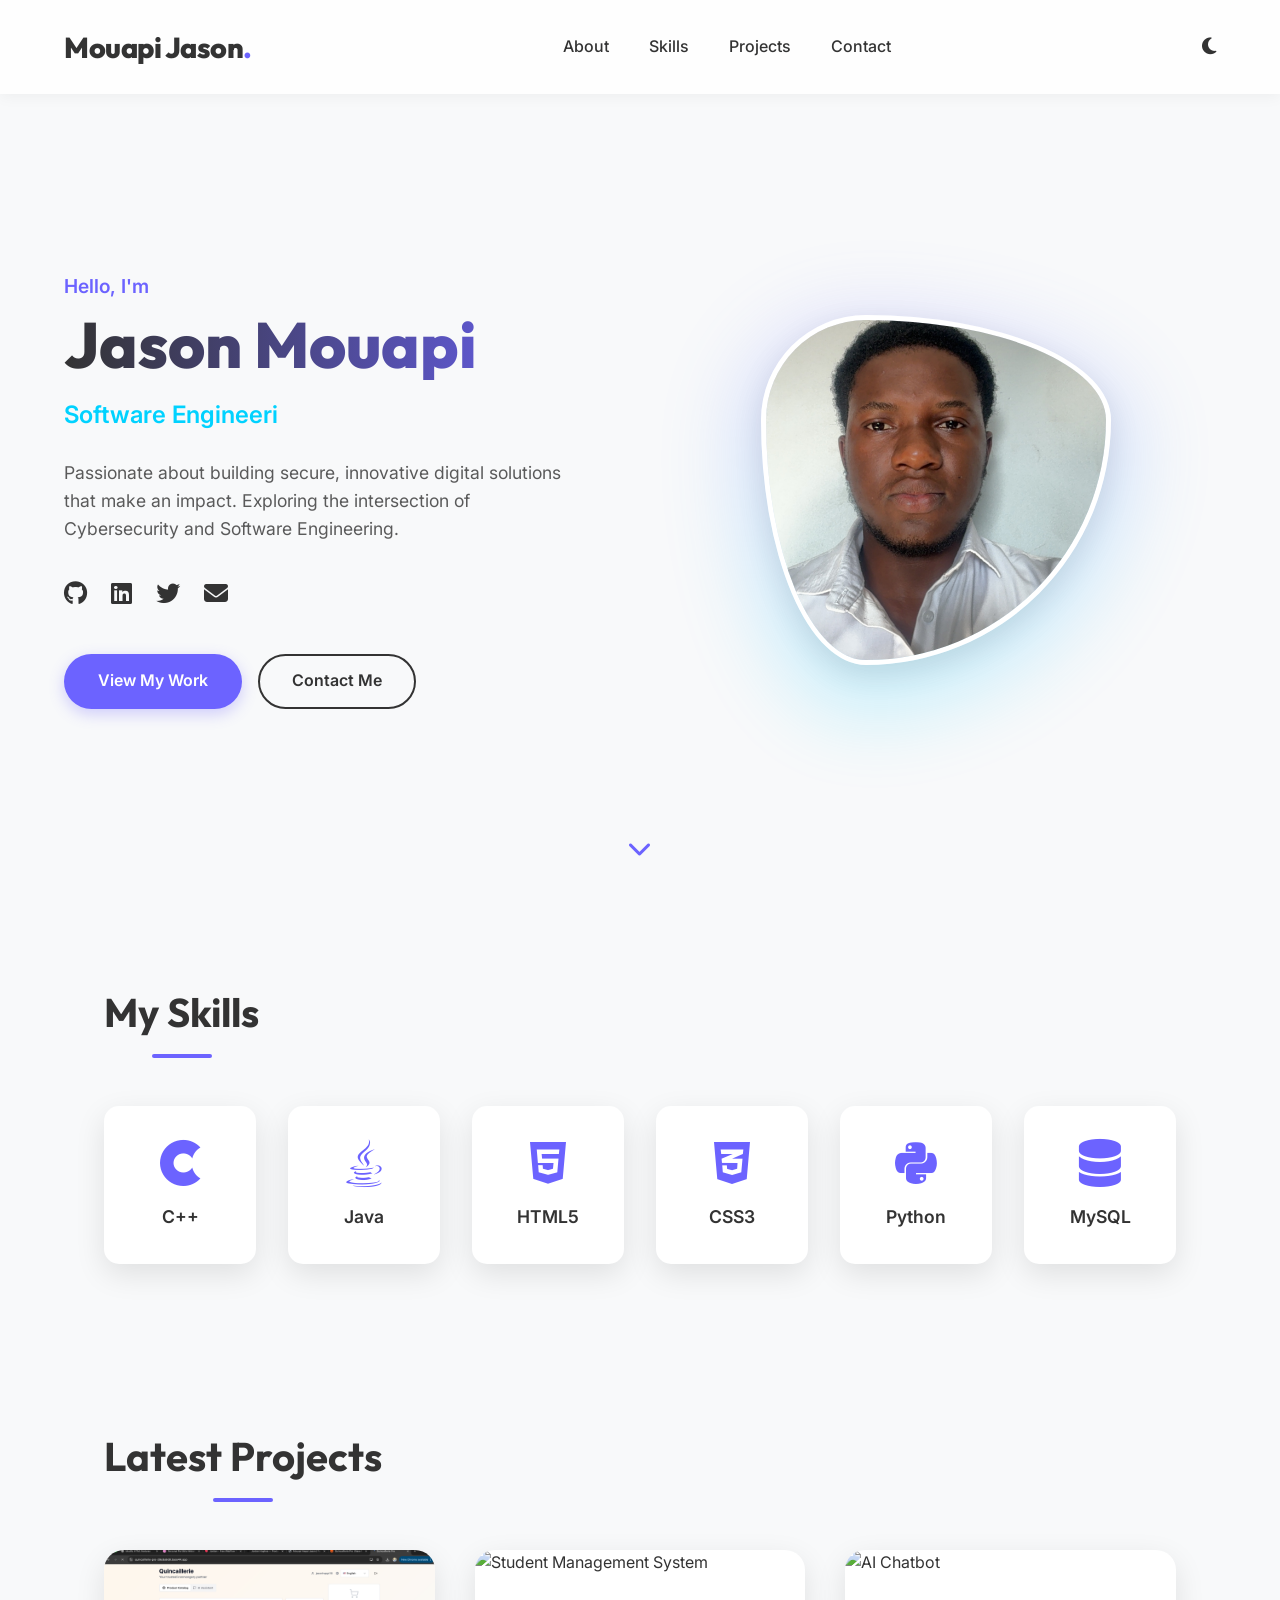
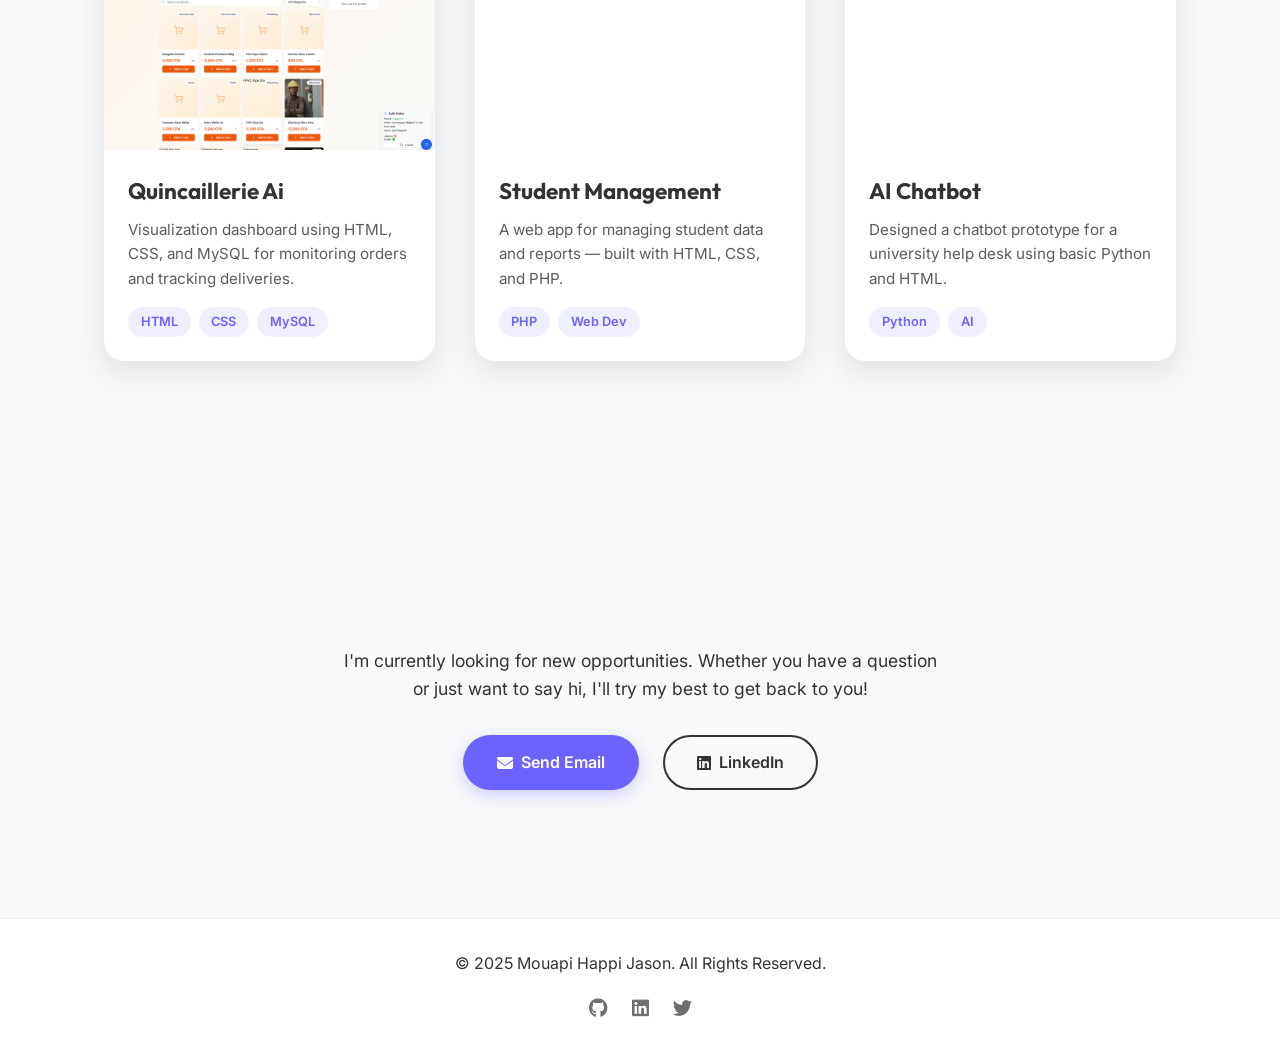
==== Personal_Portfolio_Final/index.html @ 1f859ccb "Initial portfolio" ====
<!DOCTYPE html>
<html lang="en">

<head>
  <meta charset="UTF-8">
  <meta name="viewport" content="width=device-width, initial-scale=1.0">
  <title>Mouapi Happi Jason | Portfolio</title>

  <!-- Google Fonts: Outfit for headings, Inter for body -->
  <link rel="preconnect" href="https://fonts.googleapis.com">
  <link rel="preconnect" href="https://fonts.gstatic.com" crossorigin>
  <link
    href="https://fonts.googleapis.com/css2?family=Inter:wght@300;400;600&family=Outfit:wght@400;600;800&display=swap"
    rel="stylesheet">

  <!-- FontAwesome for Icons -->
  <link rel="stylesheet" href="https://cdnjs.cloudflare.com/ajax/libs/font-awesome/6.4.0/css/all.min.css">

  <link rel="stylesheet" href="style.css">
</head>

<body>
  <!-- Navigation -->
  <header class="navbar">
    <div class="logo">Mouapi Jason<span class="dot">.</span></div>

    <nav>
      <ul class="nav-links">
        <li><a href="#about">About</a></li>
        <li><a href="#skills">Skills</a></li>
        <li><a href="#projects">Projects</a></li>
        <li><a href="#contact">Contact</a></li>
      </ul>
    </nav>

    <div class="nav-actions">
      <button class="mode-toggle" aria-label="Toggle Dark Mode"><i class="fas fa-moon"></i></button>
      <div class="hamburger">
        <i class="fas fa-bars"></i>
      </div>
    </div>
  </header>

  <!-- Mobile Menu Overlay -->
  <div class="mobile-menu">
    <span class="close-menu"><i class="fas fa-times"></i></span>
    <ul class="mobile-nav-links">
      <li><a href="#about">About</a></li>
      <li><a href="#skills">Skills</a></li>
      <li><a href="#projects">Projects</a></li>
      <li><a href="#contact">Contact</a></li>
    </ul>
  </div>

  <main>
    <!-- Hero Section -->
    <section class="hero" id="about">
      <div class="hero-content">
        <div class="hero-text">
          <p class="greeting">Hello, I'm</p>
          <h1>Jason Mouapi</h1>
          <h2 class="typewriter-text">Software Engineering Student</h2>
          <p class="description">Passionate about building secure, innovative digital solutions that make an impact.
            Exploring the intersection of Cybersecurity and Software Engineering.</p>

          <div class="social-links">
            <a href="#" target="_blank"><i class="fab fa-github"></i></a>
            <a href="https://www.linkedin.com/in/jason-happi/" target="_blank"><i class="fab fa-linkedin"></i></a>
            <a href="#" target="_blank"><i class="fab fa-twitter"></i></a>
            <a href="mailto:jasonhappi10@gmail.com"><i class="fas fa-envelope"></i></a>
          </div>

          <div class="cta-buttons">
            <a href="#projects" class="btn primary-btn">View My Work</a>
            <a href="#contact" class="btn secondary-btn">Contact Me</a>
          </div>
        </div>

        <div class="hero-img-container">
          <div class="blob"></div>
          <img src="Jn.JPG" alt="Jason Mouapi" class="profile-img">
        </div>
      </div>

      <div class="scroll-down">
        <i class="fas fa-chevron-down"></i>
      </div>
    </section>

    <!-- Skills Section (New) -->
    <section id="skills" class="section">
      <h2 class="section-title">My Skills</h2>
      <div class="skills-container">
        <div class="skill-card">
          <i class="fab fa-cuttlefish"></i>
          <h3>C++</h3>
        </div>
        <div class="skill-card">
          <i class="fab fa-java"></i>
          <h3>Java</h3>
        </div>
        <div class="skill-card">
          <i class="fab fa-html5"></i>
          <h3>HTML5</h3>
        </div>
        <div class="skill-card">
          <i class="fab fa-css3-alt"></i>
          <h3>CSS3</h3>
        </div>
        <div class="skill-card">
          <i class="fab fa-python"></i>
          <h3>Python</h3>
        </div>
        <div class="skill-card">
          <i class="fas fa-database"></i>
          <h3>MySQL</h3>
        </div>
      </div>
    </section>

    <!-- Projects Section -->
    <section id="projects" class="section projects-section">
      <h2 class="section-title">Latest Projects</h2>
      <div class="projects-container">

        <div class="project-card">
          <div class="card-image">
            <img src="Proj1.png" alt="Quincaillerie Ai">
            <div class="overlay">
              <a href="#" class="icon-btn"><i class="fas fa-external-link-alt"></i></a>
              <a href="#" class="icon-btn"><i class="fab fa-github"></i></a>
            </div>
          </div>
          <div class="project-info">
            <h3>Quincaillerie Ai</h3>
            <p>Visualization dashboard using HTML, CSS, and MySQL for monitoring orders and tracking deliveries.</p>
            <div class="tags">
              <span>HTML</span><span>CSS</span><span>MySQL</span>
            </div>
          </div>
        </div>

        <div class="project-card">
          <div class="card-image">
            <img
              src="https://images.unsplash.com/photo-1517694712202-14dd9538aa97?ixlib=rb-4.0.3&auto=format&fit=crop&w=800&q=80"
              alt="Student Management System"> <!-- Placeholder for missing local image -->
            <div class="overlay">
              <a href="#" class="icon-btn"><i class="fas fa-external-link-alt"></i></a>
              <a href="#" class="icon-btn"><i class="fab fa-github"></i></a>
            </div>
          </div>
          <div class="project-info">
            <h3>Student Management</h3>
            <p>A web app for managing student data and reports — built with HTML, CSS, and PHP.</p>
            <div class="tags">
              <span>PHP</span><span>Web Dev</span>
            </div>
          </div>
        </div>

        <div class="project-card">
          <div class="card-image">
            <img
              src="https://images.unsplash.com/photo-1531746790731-6c087fecd65a?ixlib=rb-4.0.3&auto=format&fit=crop&w=800&q=80"
              alt="AI Chatbot"> <!-- Placeholder for missing local image -->
            <div class="overlay">
              <a href="#" class="icon-btn"><i class="fas fa-external-link-alt"></i></a>
              <a href="#" class="icon-btn"><i class="fab fa-github"></i></a>
            </div>
          </div>
          <div class="project-info">
            <h3>AI Chatbot</h3>
            <p>Designed a chatbot prototype for a university help desk using basic Python and HTML.</p>
            <div class="tags">
              <span>Python</span><span>AI</span>
            </div>
          </div>
        </div>

      </div>
    </section>

    <!-- Contact Section -->
    <section id="contact" class="section contact-section">
      <h2 class="section-title">Get In Touch</h2>
      <p class="contact-desc">I'm currently looking for new opportunities. Whether you have a question or just want to
        say hi, I'll try my best to get back to you!</p>

      <div class="contact-buttons">
        <a href="mailto:jasonhappi10@gmail.com" class="btn primary-btn"><i class="fas fa-envelope"></i> Send Email</a>
        <a href="https://www.linkedin.com/in/jason-happi/" target="_blank" class="btn secondary-btn"><i
            class="fab fa-linkedin"></i> LinkedIn</a>
      </div>
    </section>
  </main>

  <!-- Footer -->
  <footer>
    <p>&copy; 2025 Mouapi Happi Jason. All Rights Reserved.</p>
    <div class="footer-socials">
      <a href="#" target="_blank"><i class="fab fa-github"></i></a>
      <a href="https://www.linkedin.com/in/jason-happi/" target="_blank"><i class="fab fa-linkedin"></i></a>
      <a href="#" target="_blank"><i class="fab fa-twitter"></i></a>
    </div>
  </footer>

  <script src="script.js"></script>
</body>

</html>
---- Personal_Portfolio_Final/style.css ----
/* =========================================
   1. VARIABLES & RESET
   ========================================= */
:root {
  --primary-color: #6C63FF;
  /* Modern Purple */
  --secondary-color: #00D2FF;
  /* Cyan Accent */
  --bg-color: #f8f9fa;
  --text-color: #333;
  --card-bg: #ffffff;
  --nav-bg: rgba(255, 255, 255, 0.8);
  --shadow: 0 10px 30px rgba(0, 0, 0, 0.1);
  --font-heading: 'Outfit', sans-serif;
  --font-body: 'Inter', sans-serif;
  --transition: all 0.3s ease;
}

/* Dark Mode Variables */
body.dark-mode {
  --primary-color: #8A84FF;
  --secondary-color: #00E5FF;
  --bg-color: #0f172a;
  --text-color: #e2e8f0;
  --card-bg: #1e293b;
  --nav-bg: rgba(15, 23, 42, 0.8);
  --shadow: 0 10px 30px rgba(0, 0, 0, 0.3);
}

* {
  margin: 0;
  padding: 0;
  box-sizing: border-box;
}

html {
  scroll-behavior: smooth;
}

body {
  background-color: var(--bg-color);
  color: var(--text-color);
  font-family: var(--font-body);
  line-height: 1.6;
  transition: background-color 0.3s ease, color 0.3s ease;
  overflow-x: hidden;
}

a {
  text-decoration: none;
  color: inherit;
  transition: var(--transition);
}

ul {
  list-style: none;
}

img {
  max-width: 100%;
  display: block;
}

/* =========================================
     2. NAVIGATION
     ========================================= */
.navbar {
  display: flex;
  justify-content: space-between;
  align-items: center;
  padding: 1.5rem 5%;
  background: var(--nav-bg);
  backdrop-filter: blur(10px);
  position: fixed;
  width: 100%;
  top: 0;
  z-index: 1000;
  box-shadow: 0 2px 15px rgba(0, 0, 0, 0.05);
}

.logo {
  font-family: var(--font-heading);
  font-size: 1.8rem;
  font-weight: 800;
  color: var(--text-color);
  letter-spacing: -0.5px;
}

.logo .dot {
  color: var(--primary-color);
}

.nav-links {
  display: flex;
  gap: 2.5rem;
}

.nav-links a {
  font-weight: 500;
  font-size: 1rem;
  position: relative;
}

.nav-links a::after {
  content: '';
  position: absolute;
  width: 0;
  height: 2px;
  bottom: -5px;
  left: 0;
  background-color: var(--primary-color);
  transition: width 0.3s ease;
}

.nav-links a:hover {
  color: var(--primary-color);
}

.nav-links a:hover::after {
  width: 100%;
}

.nav-actions {
  display: flex;
  align-items: center;
  gap: 1.5rem;
}

.mode-toggle {
  background: none;
  border: none;
  cursor: pointer;
  font-size: 1.2rem;
  color: var(--text-color);
  transition: transform 0.3s ease;
}

.mode-toggle:hover {
  transform: rotate(15deg) scale(1.1);
  color: var(--primary-color);
}

.hamburger {
  display: none;
  font-size: 1.5rem;
  cursor: pointer;
}

/* Mobile Menu */
.mobile-menu {
  position: fixed;
  top: 0;
  right: -100%;
  width: 100%;
  height: 100vh;
  background: var(--bg-color);
  z-index: 2000;
  display: flex;
  flex-direction: column;
  justify-content: center;
  align-items: center;
  transition: 0.4s ease-in-out;
}

.mobile-menu.active {
  right: 0;
}

.close-menu {
  position: absolute;
  top: 2rem;
  right: 2rem;
  font-size: 2rem;
  cursor: pointer;
}

.mobile-nav-links li {
  margin: 2rem 0;
  text-align: center;
}

.mobile-nav-links a {
  font-size: 2rem;
  font-weight: 700;
  font-family: var(--font-heading);
}

/* =========================================
     3. HERO SECTION
     ========================================= */
.hero {
  min-height: 100vh;
  display: flex;
  align-items: center;
  justify-content: center;
  padding: 0 5%;
  padding-top: 80px;
  /* Offset for fixed header */
  position: relative;
}

.hero-content {
  display: flex;
  align-items: center;
  justify-content: space-between;
  width: 100%;
  max-width: 1200px;
}

.hero-text {
  flex: 1;
  padding-right: 2rem;
}

.greeting {
  font-size: 1.2rem;
  font-weight: 600;
  color: var(--primary-color);
  margin-bottom: 0.5rem;
}

.hero-text h1 {
  font-family: var(--font-heading);
  font-size: 4rem;
  font-weight: 800;
  line-height: 1.1;
  margin-bottom: 1rem;
  background: linear-gradient(to right, var(--text-color), var(--primary-color));
  -webkit-background-clip: text;
  background-clip: text;
  -webkit-text-fill-color: transparent;
}

.typewriter-text {
  font-size: 1.5rem;
  color: var(--secondary-color);
  margin-bottom: 1.5rem;
  font-weight: 600;
}

.description {
  font-size: 1.1rem;
  color: var(--text-color);
  opacity: 0.8;
  margin-bottom: 2rem;
  max-width: 500px;
}

.social-links {
  display: flex;
  gap: 1.5rem;
  margin-bottom: 2.5rem;
}

.social-links a {
  font-size: 1.5rem;
  color: var(--text-color);
  transition: var(--transition);
}

.social-links a:hover {
  color: var(--primary-color);
  transform: translateY(-3px);
}

.cta-buttons {
  display: flex;
  gap: 1rem;
}

.btn {
  padding: 0.8rem 2rem;
  border-radius: 50px;
  font-weight: 600;
  cursor: pointer;
  transition: var(--transition);
  border: 2px solid transparent;
}

.primary-btn {
  background: var(--primary-color);
  color: white;
  box-shadow: 0 5px 15px rgba(108, 99, 255, 0.3);
}

.primary-btn:hover {
  background: transparent;
  border-color: var(--primary-color);
  color: var(--primary-color);
  transform: translateY(-2px);
}

.secondary-btn {
  background: transparent;
  border: 2px solid var(--text-color);
  color: var(--text-color);
}

.secondary-btn:hover {
  background: var(--text-color);
  color: var(--bg-color);
  transform: translateY(-2px);
}

.hero-img-container {
  flex: 1;
  display: flex;
  justify-content: center;
  position: relative;
}

.profile-img {
  width: 350px;
  height: 350px;
  object-fit: cover;
  border-radius: 30% 70% 70% 30% / 30% 30% 70% 70%;
  z-index: 2;
  border: 5px solid var(--card-bg);
  box-shadow: var(--shadow);
  animation: morph 8s ease-in-out infinite;
}

.blob {
  position: absolute;
  width: 400px;
  height: 400px;
  background: linear-gradient(180deg, var(--primary-color) 0%, var(--secondary-color) 100%);
  border-radius: 30% 70% 70% 30% / 30% 30% 70% 70%;
  z-index: 1;
  opacity: 0.2;
  animation: morph 8s ease-in-out infinite alternate;
  filter: blur(40px);
}

@keyframes morph {
  0% {
    border-radius: 30% 70% 70% 30% / 30% 30% 70% 70%;
  }

  25% {
    border-radius: 58% 42% 75% 25% / 76% 46% 54% 24%;
  }

  50% {
    border-radius: 50% 50% 33% 67% / 55% 27% 73% 45%;
  }

  75% {
    border-radius: 33% 67% 58% 42% / 63% 68% 32% 37%;
  }

  100% {
    border-radius: 30% 70% 70% 30% / 30% 30% 70% 70%;
  }
}

.scroll-down {
  position: absolute;
  bottom: 2rem;
  left: 50%;
  transform: translateX(-50%);
  font-size: 1.5rem;
  color: var(--primary-color);
  animation: bounce 2s infinite;
}

@keyframes bounce {

  0%,
  20%,
  50%,
  80%,
  100% {
    transform: translateY(0) translateX(-50%);
  }

  40% {
    transform: translateY(-10px) translateX(-50%);
  }

  60% {
    transform: translateY(-5px) translateX(-50%);
  }
}

/* =========================================
     4. SECTIONS GENERAL
     ========================================= */
.section {
  padding: 5rem 5%;
  max-width: 1200px;
  margin: 0 auto;
}

.section-title {
  text-align: center;
  font-family: var(--font-heading);
  font-size: 2.5rem;
  font-weight: 700;
  margin-bottom: 3rem;
  position: relative;
  display: inline-block;
}

.section-title::after {
  content: '';
  display: block;
  width: 60px;
  height: 4px;
  background: var(--primary-color);
  margin: 10px auto 0;
  border-radius: 2px;
}

/* =========================================
     5. SKILLS SECTION
     ========================================= */
.skills-container {
  display: grid;
  grid-template-columns: repeat(auto-fit, minmax(150px, 1fr));
  gap: 2rem;
  text-align: center;
}

.skill-card {
  background: var(--card-bg);
  padding: 2rem;
  border-radius: 15px;
  box-shadow: var(--shadow);
  transition: var(--transition);
  border: 1px solid transparent;
}

.skill-card:hover {
  transform: translateY(-10px);
  border-color: var(--primary-color);
}

.skill-card i {
  font-size: 3rem;
  color: var(--primary-color);
  margin-bottom: 1rem;
}

.skill-card h3 {
  font-size: 1.1rem;
  font-weight: 600;
}

/* =========================================
     6. PROJECTS SECTION
     ========================================= */
.projects-container {
  display: grid;
  grid-template-columns: repeat(auto-fit, minmax(300px, 1fr));
  gap: 2.5rem;
}

.project-card {
  background: var(--card-bg);
  border-radius: 20px;
  overflow: hidden;
  box-shadow: var(--shadow);
  transition: var(--transition);
}

.project-card:hover {
  transform: translateY(-10px);
}

.card-image {
  position: relative;
  height: 200px;
  overflow: hidden;
}

.card-image img {
  width: 100%;
  height: 100%;
  object-fit: cover;
  transition: transform 0.5s ease;
}

.project-card:hover .card-image img {
  transform: scale(1.1);
}

.overlay {
  position: absolute;
  top: 0;
  left: 0;
  width: 100%;
  height: 100%;
  background: rgba(0, 0, 0, 0.6);
  display: flex;
  justify-content: center;
  align-items: center;
  gap: 1rem;
  opacity: 0;
  transition: var(--transition);
}

.project-card:hover .overlay {
  opacity: 1;
}

.icon-btn {
  width: 45px;
  height: 45px;
  background: white;
  border-radius: 50%;
  display: flex;
  justify-content: center;
  align-items: center;
  color: var(--text-color);
  font-size: 1.2rem;
  transition: var(--transition);
}

.icon-btn:hover {
  background: var(--primary-color);
  color: white;
}

.project-info {
  padding: 1.5rem;
}

.project-info h3 {
  font-size: 1.4rem;
  margin-bottom: 0.5rem;
  font-family: var(--font-heading);
}

.project-info p {
  font-size: 0.95rem;
  color: var(--text-color);
  opacity: 0.8;
  margin-bottom: 1rem;
}

.tags {
  display: flex;
  flex-wrap: wrap;
  gap: 0.5rem;
}

.tags span {
  background: rgba(108, 99, 255, 0.1);
  color: var(--primary-color);
  padding: 0.3rem 0.8rem;
  border-radius: 20px;
  font-size: 0.8rem;
  font-weight: 600;
}

/* =========================================
     7. CONTACT & FOOTER
     ========================================= */
.contact-section {
  text-align: center;
  padding-bottom: 8rem;
}

.contact-desc {
  max-width: 600px;
  margin: 0 auto 2rem;
  font-size: 1.1rem;
}

footer {
  background: var(--card-bg);
  padding: 2rem 5%;
  text-align: center;
  border-top: 1px solid rgba(0, 0, 0, 0.05);
}

.footer-socials {
  margin-top: 1rem;
  display: flex;
  justify-content: center;
  gap: 1.5rem;
}

.footer-socials a {
  font-size: 1.2rem;
  color: var(--text-color);
  opacity: 0.7;
}

.footer-socials a:hover {
  color: var(--primary-color);
  opacity: 1;
}

/* =========================================
     8. MEDIA QUERIES
     ========================================= */
@media (max-width: 992px) {
  .hero-content {
    flex-direction: column-reverse;
    text-align: center;
  }

  .hero-text {
    padding-right: 0;
    margin-top: 3rem;
  }

  .social-links,
  .cta-buttons {
    justify-content: center;
  }

  .profile-img,
  .blob {
    width: 300px;
    height: 300px;
  }
}

@media (max-width: 768px) {

  .nav-links,
  .nav-actions .mode-toggle {
    display: none;
  }

  .hamburger {
    display: block;
  }

  .nav-actions {
    gap: 1rem;
  }

  /* Show mode toggle in mobile menu if needed, or keep it in header but visible */
  .nav-actions .mode-toggle {
    display: block;
    /* Keep mode toggle visible on mobile header */
  }

  .hero-text h1 {
    font-size: 3rem;
  }
}

/* Contact Info Box */
.contact-info-box {
  display: flex;
  flex-direction: column;
  gap: 1rem;
  margin-bottom: 2rem;
  align-items: center;
}

.contact-item {
  display: flex;
  align-items: center;
  gap: 0.8rem;
  font-size: 1.1rem;
  color: var(--text-color);
}

.contact-item i {
  color: var(--primary-color);
  font-size: 1.3rem;
}

/* Contact Buttons Container */
.contact-buttons {
  display: flex;
  gap: 1.5rem;
  justify-content: center;
  margin-top: 1rem;
}

.contact-buttons .btn {
  display: flex;
  align-items: center;
  gap: 0.5rem;
}
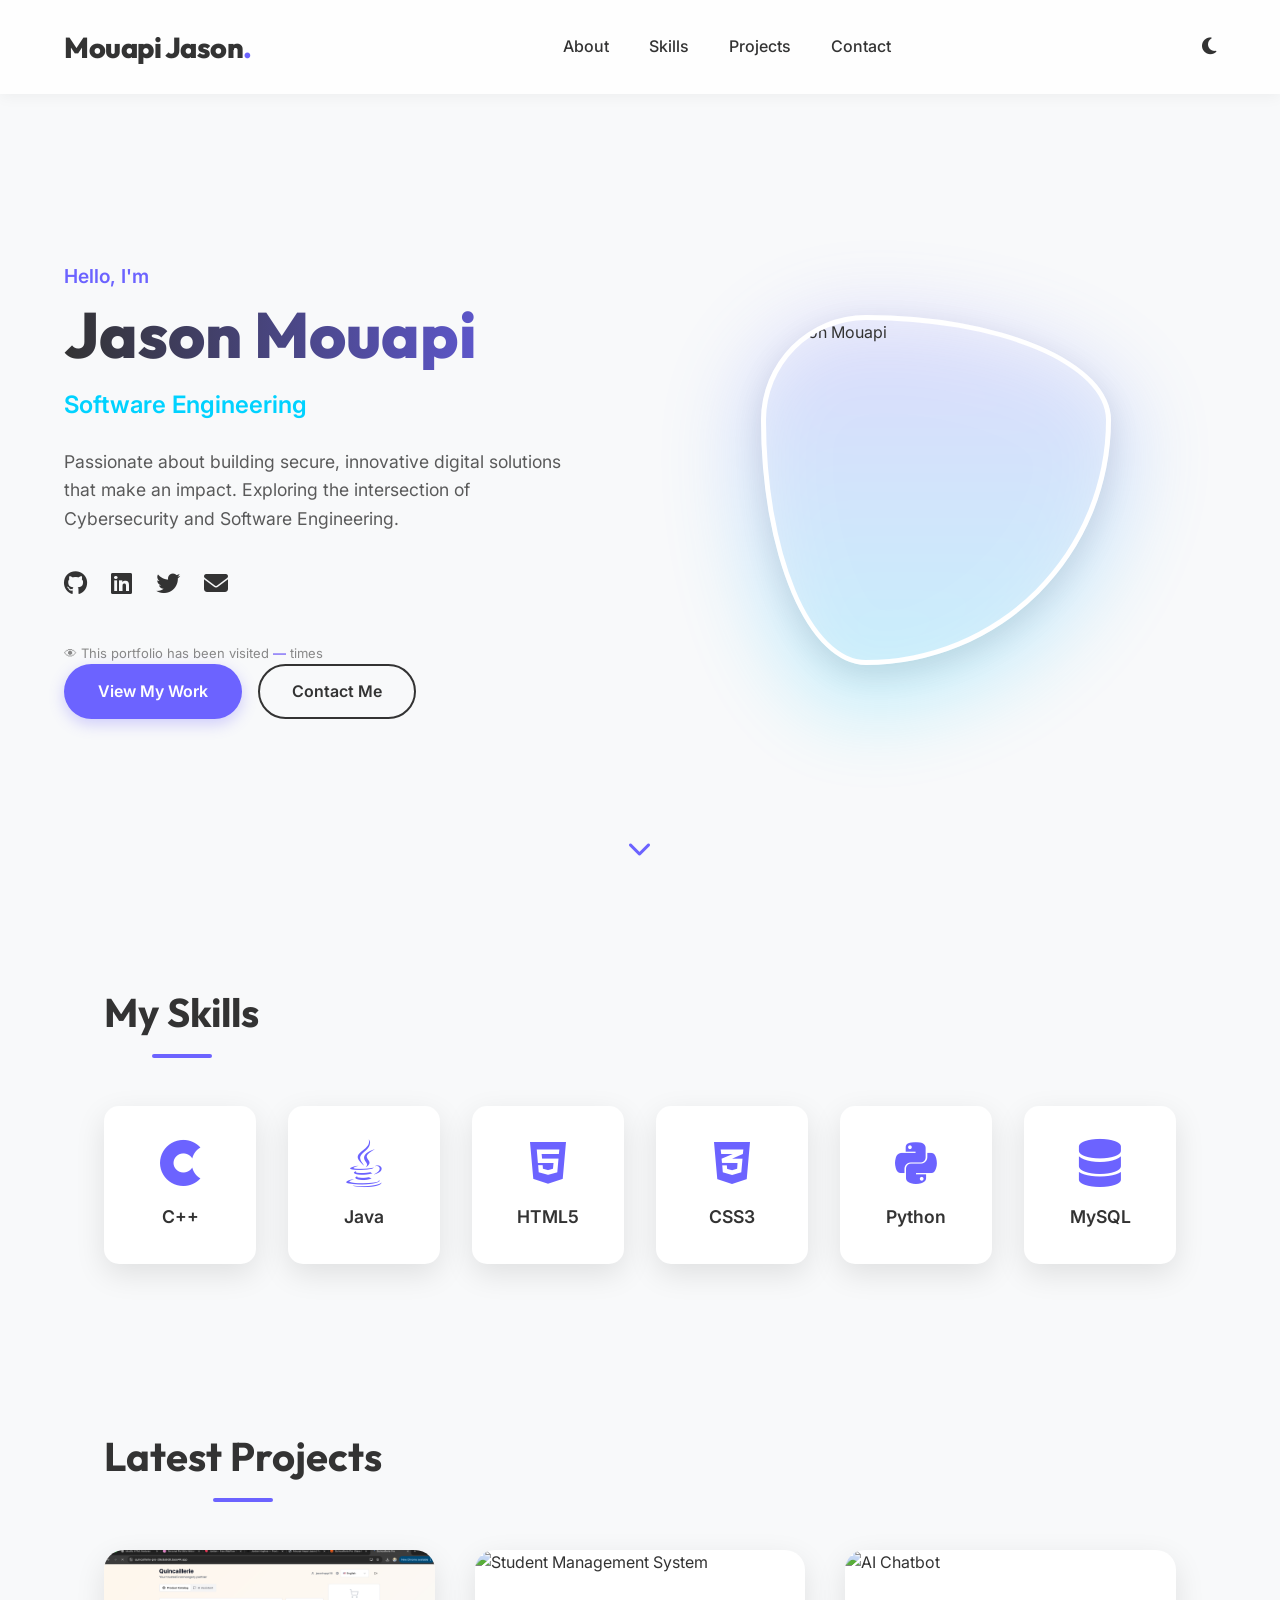
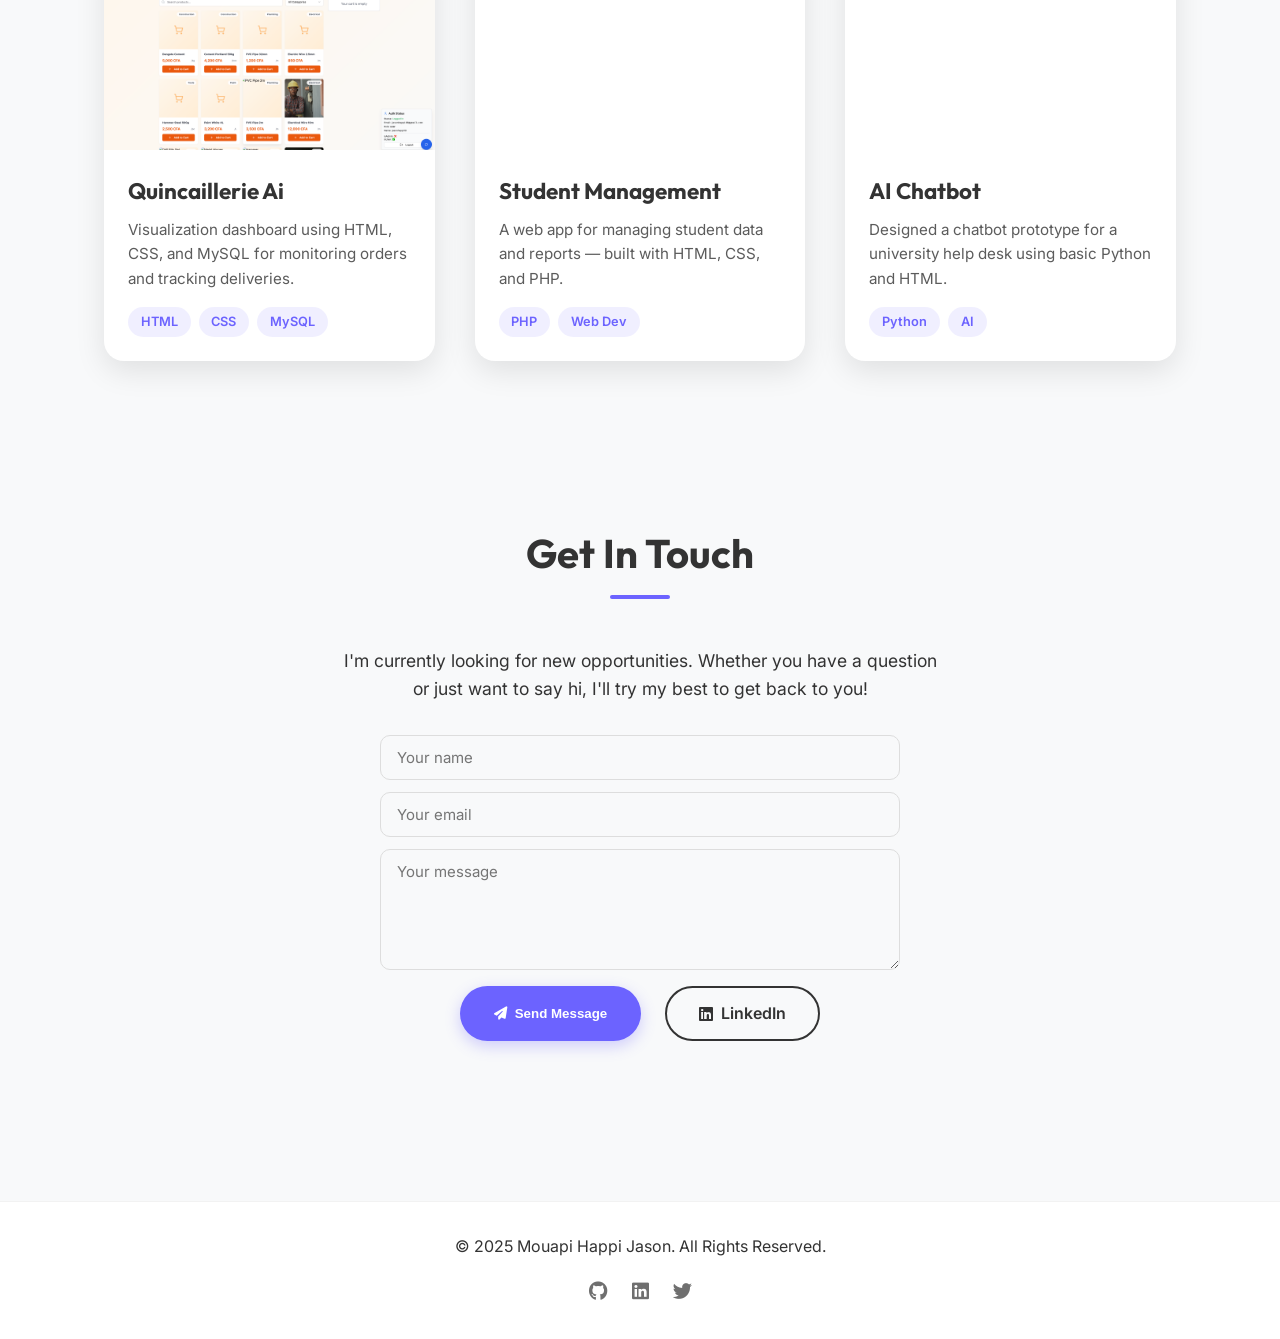
==== commit 476697dc: "Add CI/CD deployment workflow" ====
--- a/Personal_Portfolio_Final/index.html
+++ b/Personal_Portfolio_Final/index.html
@@ -70,6 +70,13 @@
             <a href="mailto:jasonhappi10@gmail.com"><i class="fas fa-envelope"></i></a>
           </div>
 
+          <!-- ✅ VISITOR COUNTER DISPLAY — already existed, no change here -->
+          <p style="font-size:13px; color:#888; margin-top:12px; margin-bottom:0;">
+            👁 This portfolio has been visited
+            <span id="visitorCount" style="font-weight:600; color:#7c6af7;">...</span>
+            times
+          </p>
+
           <div class="cta-buttons">
             <a href="#projects" class="btn primary-btn">View My Work</a>
             <a href="#contact" class="btn secondary-btn">Contact Me</a>
@@ -78,7 +85,7 @@
 
         <div class="hero-img-container">
           <div class="blob"></div>
-          <img src="Jn.JPG" alt="Jason Mouapi" class="profile-img">
+          <img src="Jn.jpg" alt="Jason Mouapi" class="profile-img">
         </div>
       </div>
 
@@ -87,7 +94,7 @@
       </div>
     </section>
 
-    <!-- Skills Section (New) -->
+    <!-- Skills Section -->
     <section id="skills" class="section">
       <h2 class="section-title">My Skills</h2>
       <div class="skills-container">
@@ -144,7 +151,7 @@
           <div class="card-image">
             <img
               src="https://images.unsplash.com/photo-1517694712202-14dd9538aa97?ixlib=rb-4.0.3&auto=format&fit=crop&w=800&q=80"
-              alt="Student Management System"> <!-- Placeholder for missing local image -->
+              alt="Student Management System">
             <div class="overlay">
               <a href="#" class="icon-btn"><i class="fas fa-external-link-alt"></i></a>
               <a href="#" class="icon-btn"><i class="fab fa-github"></i></a>
@@ -163,7 +170,7 @@
           <div class="card-image">
             <img
               src="https://images.unsplash.com/photo-1531746790731-6c087fecd65a?ixlib=rb-4.0.3&auto=format&fit=crop&w=800&q=80"
-              alt="AI Chatbot"> <!-- Placeholder for missing local image -->
+              alt="AI Chatbot">
             <div class="overlay">
               <a href="#" class="icon-btn"><i class="fas fa-external-link-alt"></i></a>
               <a href="#" class="icon-btn"><i class="fab fa-github"></i></a>
@@ -187,11 +194,29 @@
       <p class="contact-desc">I'm currently looking for new opportunities. Whether you have a question or just want to
         say hi, I'll try my best to get back to you!</p>
 
-      <div class="contact-buttons">
-        <a href="mailto:jasonhappi10@gmail.com" class="btn primary-btn"><i class="fas fa-envelope"></i> Send Email</a>
-        <a href="https://www.linkedin.com/in/jason-happi/" target="_blank" class="btn secondary-btn"><i
-            class="fab fa-linkedin"></i> LinkedIn</a>
-      </div>
+      <form id="contactForm" style="max-width:520px; margin:0 auto 2rem;">
+        <input type="text" id="contactName" placeholder="Your name" required style="
+          display:block; width:100%; padding:12px 16px; margin-bottom:12px;
+          border:1px solid #ddd; border-radius:10px; font-size:15px;
+          font-family:inherit; background:transparent; color:inherit;">
+        <input type="email" id="contactEmail" placeholder="Your email" required style="
+          display:block; width:100%; padding:12px 16px; margin-bottom:12px;
+          border:1px solid #ddd; border-radius:10px; font-size:15px;
+          font-family:inherit; background:transparent; color:inherit;">
+        <textarea id="contactMessage" placeholder="Your message" rows="5" required style="
+          display:block; width:100%; padding:12px 16px; margin-bottom:16px;
+          border:1px solid #ddd; border-radius:10px; font-size:15px;
+          font-family:inherit; background:transparent; color:inherit; resize:vertical;"></textarea>
+        <div class="contact-buttons">
+          <button type="submit" class="btn primary-btn">
+            <i class="fas fa-paper-plane"></i> Send Message
+          </button>
+          <a href="https://www.linkedin.com/in/jason-happi/" target="_blank" class="btn secondary-btn">
+            <i class="fab fa-linkedin"></i> LinkedIn
+          </a>
+        </div>
+        <p id="formStatus" style="margin-top:16px; font-size:14px; text-align:center;"></p>
+      </form>
     </section>
   </main>
 
@@ -206,6 +231,72 @@
   </footer>
 
   <script src="script.js"></script>
+
+  <!-- Contact Form Script -->
+  <script>
+    document.getElementById('contactForm').addEventListener('submit', async function(e) {
+      e.preventDefault();
+      const status = document.getElementById('formStatus');
+      const btn = this.querySelector('button[type="submit"]');
+
+      status.textContent = 'Sending...';
+      status.style.color = '#7c6af7';
+      btn.disabled = true;
+
+      const data = {
+        name:    document.getElementById('contactName').value,
+        email:   document.getElementById('contactEmail').value,
+        message: document.getElementById('contactMessage').value
+      };
+
+      try {
+        const res = await fetch('https://wpzcwsh5wh.execute-api.us-east-1.amazonaws.com/contact', {
+          method: 'POST',
+          headers: { 'Content-Type': 'application/json' },
+          body: JSON.stringify(data)
+        });
+        const result = await res.json();
+        status.textContent = 'Message sent! I will get back to you soon.';
+        status.style.color = 'green';
+        document.getElementById('contactForm').reset();
+      } catch (err) {
+        status.textContent = 'Something went wrong. Please try again.';
+        status.style.color = 'red';
+      } finally {
+        btn.disabled = false;
+      }
+    });
+  </script>
+
+  <!-- ✅ VISITOR COUNTER SCRIPT — replaced old simple fetch with localStorage version -->
+  <!-- First-time visitors increment the count. Returning visitors just see the number. -->
+  <script>
+    const alreadyCounted = localStorage.getItem("visited");
+
+    if (!alreadyCounted) {
+      // First time visitor — increment the count
+      fetch("https://8xmts8pguj.execute-api.us-east-1.amazonaws.com/count")
+        .then(res => res.json())
+        .then(data => {
+          document.getElementById("visitorCount").textContent = data.count;
+          localStorage.setItem("visited", "true");
+        })
+        .catch(() => {
+          document.getElementById("visitorCount").textContent = "—";
+        });
+    } else {
+      // Returning visitor — show count without incrementing
+      fetch("https://8xmts8pguj.execute-api.us-east-1.amazonaws.com/count")
+        .then(res => res.json())
+        .then(data => {
+          document.getElementById("visitorCount").textContent = data.count;
+        })
+        .catch(() => {
+          document.getElementById("visitorCount").textContent = "—";
+        });
+    }
+  </script>
+
 </body>
 
 </html>
